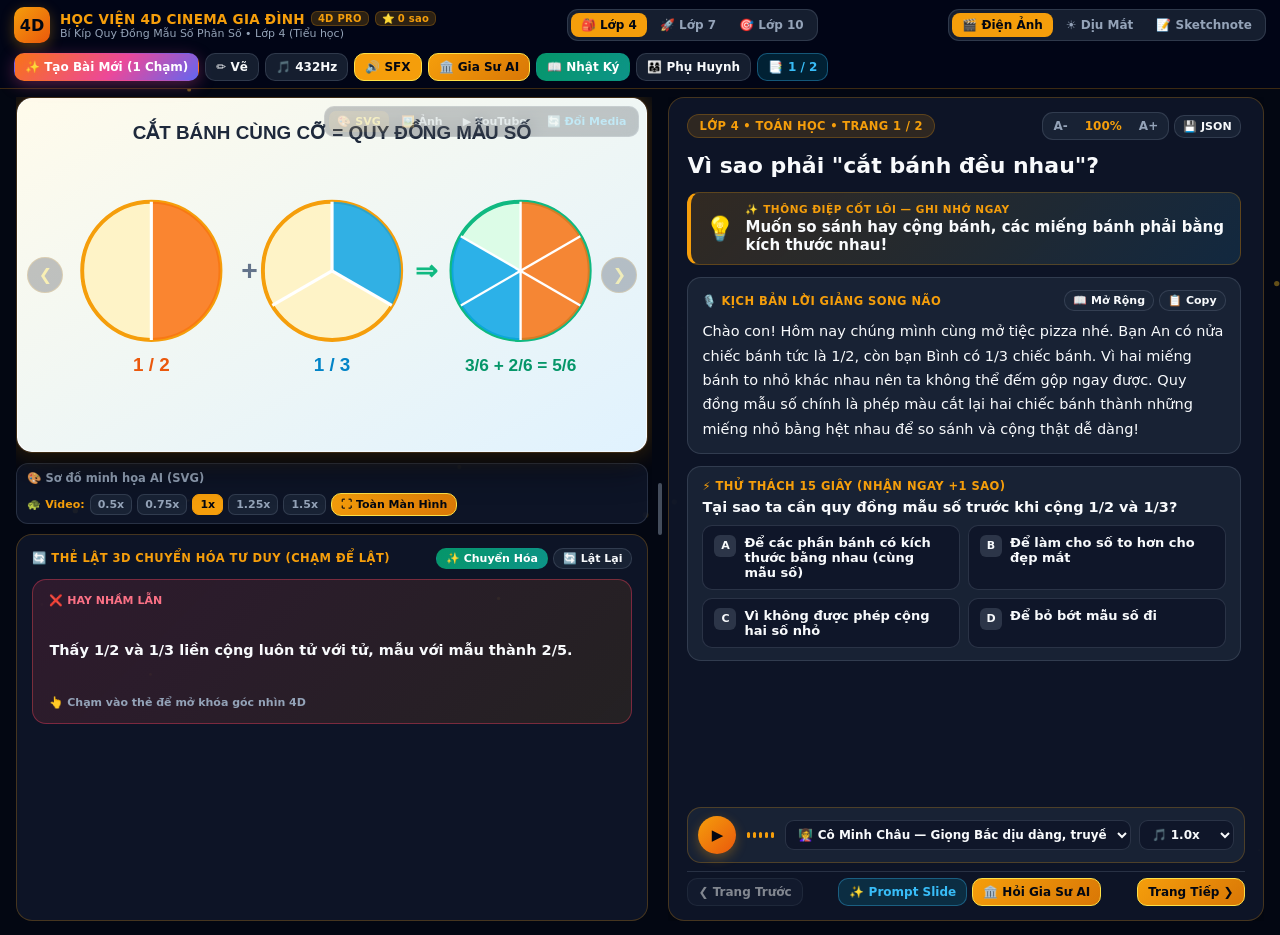
==== cinema4d.html @ cf6afda8 "Phat hanh ung dung Hoc Vien 4D Gia Dinh v1.0" ====
<!DOCTYPE html>
<html lang="vi">
<head>
  <meta charset="UTF-8" />
  <meta name="viewport" content="width=device-width, initial-scale=1.0" />
  <meta name="referrer" content="origin" />
  <title>Học Viện 4D Cinema Gia Đình • Phòng Chiếu Bài Giảng 4D Song Não</title>
  <link rel="stylesheet" href="./css/cinema4d.css" />
</head>
<body class="theme-cinema">
  <!-- Nền Hạt Ánh Sáng 4D & Pháo Hoa Chúc Mừng -->
  <canvas id="particleCanvas"></canvas>

  <!-- Bảng Vẽ Dạ Quang Phủ Toàn Màn Hình -->
  <canvas id="drawCanvas"></canvas>
  <div id="drawToolbar" class="draw-toolbar hidden">
    <button type="button" class="draw-tool-btn active" data-dtool="pen">✏️ Bút</button>
    <button type="button" class="draw-tool-btn" data-dtool="arrow">➡️ Mũi Tên</button>
    <button type="button" class="draw-tool-btn" data-dtool="circle">⭕ Khoanh Tròn</button>
    <button type="button" class="draw-tool-btn" data-dtool="rect">▭ Đóng Khung</button>
    <button type="button" class="draw-tool-btn" data-dtool="eraser">🧹 Tẩy</button>
    <button type="button" id="btnDrawNeon" class="draw-tool-btn active" title="Bật/tắt nét dạ quang">🌟 Dạ Quang</button>
    <button type="button" id="btnDrawStars" class="draw-tool-btn" title="Bật/tắt dải sao lấp lánh">✨ Sao</button>
    <button type="button" class="draw-color-dot active" data-dcolor="#f59e0b" style="background:#f59e0b" title="Vàng Kim"></button>
    <button type="button" class="draw-color-dot" data-dcolor="#ef4444" style="background:#ef4444" title="Đỏ"></button>
    <button type="button" class="draw-color-dot" data-dcolor="#10b981" style="background:#10b981" title="Xanh Ngọc"></button>
    <button type="button" class="draw-color-dot" data-dcolor="#38bdf8" style="background:#38bdf8" title="Xanh Dương"></button>
    <button type="button" class="draw-color-dot" data-dcolor="#ffffff" style="background:#ffffff" title="Trắng"></button>
    <button type="button" id="btnDrawUndo" class="draw-tool-btn" title="Hoàn tác nét vẽ (Ctrl+Z)">↩️</button>
    <button type="button" id="btnDrawClear" class="draw-tool-btn" title="Xóa hết nét vẽ">🗑️</button>
    <button type="button" id="btnDrawClose" class="draw-tool-btn" style="background:#e11d48;color:#fff;border-color:#fb7185">✕</button>
  </div>

  <!-- ==================== THANH ĐIỀU KHIỂN RẠP CHIẾU 4D ==================== -->
  <header class="cinema-header">
    <div class="brand-wrap">
      <a href="./index.html" class="brand-badge" title="Chuyển về bản Học Viện 4D Cổ Điển">4D</a>
      <div>
        <div class="brand-name">
          <span>HỌC VIỆN 4D CINEMA GIA ĐÌNH</span>
          <span class="v-tag">4D PRO</span>
          <span class="v-tag" id="headerStarsBadge">⭐ 0 sao</span>
        </div>
        <div class="brand-meta" id="headerLessonSub">Phòng chiếu tự học Song Não • Lớp 4 / 7 / 10</div>
      </div>
    </div>

    <!-- Chuyển hồ sơ học sinh -->
    <div class="pill-group" role="tablist" aria-label="Chọn hồ sơ con">
      <button type="button" class="seg-btn active" data-profile-grade="4">🎒 Lớp 4</button>
      <button type="button" class="seg-btn" data-profile-grade="7">🚀 Lớp 7</button>
      <button type="button" class="seg-btn" data-profile-grade="10">🎯 Lớp 10</button>
    </div>

    <!-- Chuyển phong cách giao diện (Điện ảnh / Sáng dịu mắt / Sketchnote) -->
    <div class="pill-group" aria-label="Phong cách hiển thị">
      <button type="button" class="seg-btn active" data-art-theme="cinema">🎬 Điện Ảnh</button>
      <button type="button" class="seg-btn" data-art-theme="light">☀️ Dịu Mắt</button>
      <button type="button" class="seg-btn" data-art-theme="sketch">📝 Sketchnote</button>
    </div>

    <!-- Công cụ tương tác 4D -->
    <div class="cmd-actions">
      <button type="button" id="btnOpenFactory" class="cbtn cbtn-hero">✨ Tạo Bài Mới (1 Chạm)</button>
      <button type="button" id="btnToggleDraw" class="cbtn" title="Vẽ & khoanh tròn trực tiếp lên bài giảng">✏️ Vẽ</button>
      <button type="button" id="btnToggle432" class="cbtn" title="Nhạc sóng hài 432Hz giúp tĩnh tâm tập trung">🎵 432Hz</button>
      <button type="button" id="btnToggleSfx" class="cbtn active" title="Bật/tắt âm thanh lật thẻ & chúc mừng">🔊 SFX</button>
      <button type="button" id="btnToggleTutor" class="cbtn cbtn-gold" title="Mở Gia Sư AI 4 Nhân Vật">🏛️ Gia Sư AI</button>
      <button type="button" id="btnOpenJournal" class="cbtn cbtn-emerald" title="Nhật ký học tập & rèn luyện 4D">📖 Nhật Ký</button>
      <button type="button" id="btnOpenParent" class="cbtn" title="Cài đặt API Phụ huynh">👨‍👩‍👧 Phụ Huynh</button>
      <button type="button" id="btnOpenDrawer" class="cbtn cbtn-cyan" title="Kho bài học & Danh mục trang">
        📑 <span id="slideCounterLabel">1 / 2</span>
      </button>
    </div>
  </header>

  <!-- ==================== SÂN KHẤU 4D CINEMA (99VW SPLIT-STAGE) ==================== -->
  <main class="cinema-viewport">
    <div class="stage-container" id="stageContainer">

      <!-- CỘT TRÁI: KHUNG CHIẾU 16:9 + DOCK ĐIỀU KHIỂN + THẺ LẬT 3D CHUYỂN HÓA -->
      <section class="left-col" id="leftCol">
        <div class="media-frame" id="cinemaMediaFrame">
          <div id="slideMediaHost" class="media-host"></div>

          <!-- Bộ chuyển nguồn Media nhanh ở góc trên phải -->
          <div class="media-top-overlay">
            <button type="button" id="srcSvgBtn" class="src-pill active" title="Sơ đồ AI (Ngoại tuyến)">🎨 SVG</button>
            <button type="button" id="srcImgBtn" class="src-pill" title="Ảnh minh họa">🖼️ Ảnh</button>
            <button type="button" id="srcYtBtn" class="src-pill" title="Video YouTube">▶️ YouTube</button>
            <button type="button" id="btnSwapMediaTop" class="src-pill" style="color:#38bdf8;" title="Chọn hoặc dán ảnh/video khác">🔄 Đổi Media</button>
          </div>

          <!-- Mũi tên chuyển trang nổi hai bên -->
          <button type="button" id="btnOverlayPrev" class="nav-overlay-btn nav-overlay-prev" title="Trang trước (←)">❮</button>
          <button type="button" id="btnOverlayNext" class="nav-overlay-btn nav-overlay-next" title="Trang tiếp (→)">❯</button>
        </div>

        <!-- Cinema Control Dock: Nguồn + Slow-Mo + Đổi Video + Toàn Màn Hình -->
        <div class="cinema-dock">
          <div class="dock-group">
            <span id="mediaSourceLabel" style="font-size:11.5px;font-weight:700;color:var(--text-muted);">🎨 Sơ đồ AI (SVG)</span>
          </div>
          <div class="dock-group">
            <span style="font-size:11px;font-weight:800;color:var(--gold);">🐢 Video:</span>
            <button type="button" class="speed-pill" data-vspeed="0.5">0.5x</button>
            <button type="button" class="speed-pill" data-vspeed="0.75">0.75x</button>
            <button type="button" class="speed-pill active" data-vspeed="1">1x</button>
            <button type="button" class="speed-pill" data-vspeed="1.25">1.25x</button>
            <button type="button" class="speed-pill" data-vspeed="1.5">1.5x</button>
            <button type="button" id="btnNextYtCandidate" class="cbtn hidden" style="padding:3px 8px;font-size:11px;">🔄 Video khác</button>
            <a id="btnExternalYt" class="cbtn hidden" style="padding:3px 8px;font-size:11px;" href="#" target="_blank" rel="noopener noreferrer">▶ YouTube</a>
            <button type="button" id="btnFullscreenMedia" class="cbtn cbtn-gold" style="padding:4px 9px;font-size:11px;" title="Xem toàn màn hình (Phím F)">⛶ Toàn Màn Hình</button>
          </div>
        </div>

        <!-- KHU VỰC DƯỚI KHUNG CHIẾU: THẺ LẬT 3D CHUYỂN HÓA (XÓA SẠCH KHOẢNG TRỐNG THỪA) -->
        <div class="left-lower-area" id="leftLowerArea">
          <div class="section-bar">
            <span class="section-bar-title">🔄 THẺ LẬT 3D CHUYỂN HÓA TƯ DUY (CHẠM ĐỂ LẬT)</span>
            <div class="dock-group">
              <button type="button" id="btnFlipToAfter" class="cbtn cbtn-emerald" style="padding:3px 9px;font-size:11px;">✨ Chuyển Hóa</button>
              <button type="button" id="btnFlipReset" class="cbtn" style="padding:3px 9px;font-size:11px;">🔄 Lật Lại</button>
            </div>
          </div>

          <div class="flip-scene" id="flipCardScene" tabindex="0" role="button" aria-label="Lật thẻ tư duy 3D">
            <div class="flip-card" id="flipCardInner">
              <div class="flip-face flip-front">
                <span class="flip-tag" id="flipFrontLabel">❌ Hay nhầm lẫn</span>
                <div class="flip-body" id="flipBeforeText"></div>
                <span class="flip-hint">👆 Chạm vào thẻ để mở khóa góc nhìn 4D</span>
              </div>
              <div class="flip-face flip-back">
                <span class="flip-tag" id="flipBackLabel">✨ À ha! Hóa ra là thế!</span>
                <div class="flip-body" id="flipAfterText"></div>
                <span class="flip-hint">🎉 Tuyệt vời! Chạm lần nữa để ôn lại</span>
              </div>
            </div>
          </div>
        </div>
      </section>

      <!-- THANH KÉO CHIA TỶ LỆ 2 CỘT -->
      <div class="stage-splitter" id="stageSplitter" title="Kéo trái/phải để điều chỉnh độ rộng khung chiếu">
        <div class="splitter-handle"></div>
      </div>

      <!-- CỘT PHẢI: NỘI DUNG SONG NÃO + TRẮC NGHIỆM + KỊCH BẢN + THANH GIỌNG ĐỌC CINEMA -->
      <section class="right-col" id="rightCol">
        <div class="right-panel">
          <div class="right-scroll">
            <!-- Thanh thông tin trang & Chỉnh cỡ chữ A- / A+ -->
            <div class="slide-meta-row">
              <span class="slide-tag" id="slideTagBadge">🎒 LỚP 4 • TOÁN HỌC • TRANG 1 / 2</span>
              <div class="dock-group">
                <div class="pill-group" title="Phóng to / Thu nhỏ cỡ chữ">
                  <button type="button" id="btnFontDown" class="seg-btn" style="padding:3px 7px;">A-</button>
                  <button type="button" id="btnFontReset" class="seg-btn" style="padding:3px 7px;color:var(--gold);">100%</button>
                  <button type="button" id="btnFontUp" class="seg-btn" style="padding:3px 7px;">A+</button>
                </div>
                <button type="button" id="btnDownloadJson" class="cbtn" style="padding:4px 8px;font-size:11px;" title="Tải bài giảng thành file JSON sao lưu">💾 JSON</button>
              </div>
            </div>

            <!-- Tiêu đề Slide -->
            <h1 class="slide-title" id="slideTitle">Đang tải bài giảng 4D...</h1>

            <!-- Thông Điệp Chạm Trái Tim -->
            <div class="heart-banner">
              <span style="font-size:24px;">💡</span>
              <div>
                <div class="heart-label">✨ Thông Điệp Cốt Lõi — Ghi Nhớ Ngay</div>
                <p class="heart-text" id="slideHeartMessage"></p>
              </div>
            </div>

            <!-- Kịch bản Lời Giảng Song Não -->
            <div class="script-box">
              <div class="section-bar">
                <span class="section-bar-title">🎙️ KỊCH BẢN LỜI GIẢNG SONG NÃO</span>
                <div class="dock-group">
                  <button type="button" id="btnToggleScriptExpand" class="cbtn" style="padding:3px 8px;font-size:11px;">📖 Mở Rộng</button>
                  <button type="button" id="btnCopyScript" class="cbtn" style="padding:3px 8px;font-size:11px;">📋 Copy</button>
                </div>
              </div>
              <p class="script-text" id="slideScript"></p>
            </div>

            <!-- Thử Thách 15 Giây (Quick Check Quiz + Pháo Hoa + SFX) -->
            <div class="quiz-box">
              <div class="section-bar">
                <span class="section-bar-title">⚡ THỬ THÁCH 15 GIÂY (NHẬN NGAY +1 SAO)</span>
              </div>
              <p class="quiz-q" id="quizQuestion"></p>
              <div class="quiz-grid" id="quizOptions"></div>
              <div class="quiz-feedback hidden" id="quizFeedback"></div>
            </div>
          </div>

          <!-- THANH GIỌNG GIẢNG CINEMA + SÓNG ÂM THANH + ĐIỀU HƯỚNG -->
          <div style="display:flex;flex-direction:column;gap:8px;">
            <div class="audio-bar">
              <button type="button" id="btnPlayPauseVoice" class="play-circle" title="Nghe giảng / Dừng (Phím Space)">▶</button>
              <div class="soundwave" id="soundwaveViz" aria-hidden="true">
                <span></span><span></span><span></span><span></span><span></span>
              </div>
              <select id="voicePersonaSelect" class="voice-select" aria-label="Chọn giọng giảng Việt Nam truyền cảm"></select>
              <select id="voiceRateSelect" class="voice-select" style="flex:0 0 auto;min-width:92px;" aria-label="Tốc độ giọng đọc">
                <option value="0.88">🐢 0.88x</option>
                <option value="1" selected>🎵 1.0x</option>
                <option value="1.12">⚡ 1.12x</option>
              </select>
            </div>
            <div id="voiceStatusLine" class="hidden" style="font-size:11.5px;font-weight:700;color:var(--gold);padding:0 4px;"></div>

            <div class="bottom-nav">
              <button type="button" id="btnPrevSlide" class="cbtn">❮ Trang Trước</button>
              <div class="dock-group">
                <button type="button" id="btnCopyFlowPrompt" class="cbtn cbtn-cyan" title="Sao chép câu lệnh Google Flow 16:9 của trang này">✨ Prompt Slide</button>
                <button type="button" id="btnAskTutorBottom" class="cbtn cbtn-gold">🏛️ Hỏi Gia Sư AI</button>
              </div>
              <button type="button" id="btnNextSlide" class="cbtn cbtn-gold">Trang Tiếp ❯</button>
            </div>
          </div>
        </div>
      </section>
    </div>
  </main>

  <!-- ==================== CỬA SỔ NỔI: GIA SƯ AI 4 NHÂN VẬT (KÉO THẢ ĐƯỢC) ==================== -->
  <div id="floatingTutorPanel" class="floating-tutor hidden" role="dialog" aria-label="Gia Sư AI 4 Nhân Vật">
    <div class="tutor-header" id="tutorDragHandle">
      <strong style="font-size:13px;color:var(--gold);">🏛️ GIA SƯ AI &amp; HỘI ĐỒNG HỌC TẬP 4D</strong>
      <button type="button" id="btnCloseTutor" class="cbtn" style="padding:2px 8px;">✕</button>
    </div>

    <div class="tutor-personas" id="tutorPersonasBar">
      <button type="button" class="seg-btn active" data-tutor="co_giao">👩‍🏫 Cô Giáo</button>
      <button type="button" class="seg-btn" data-tutor="khoa_hoc">🔬 Khoa Học</button>
      <button type="button" class="seg-btn" data-tutor="ke_chuyen">📖 Kể Chuyện</button>
      <button type="button" class="seg-btn" data-tutor="luyen_thi">🎯 Luyện Tập</button>
    </div>

    <div id="tutorChatHistory" class="tutor-chat"></div>

    <div class="tutor-chips" id="tutorQuickChips">
      <button type="button" class="tutor-chip" data-chip="Giải thích lại trang này thật dễ hiểu bằng ví dụ đời sống nhé!">💡 Giải thích dễ hiểu hơn</button>
      <button type="button" class="tutor-chip" data-chip="Cho con thêm 1 câu hỏi thử thách nhỏ để luyện tập trang này!">⚡ Thêm bài tập vui</button>
      <button type="button" class="tutor-chip" data-chip="Tóm tắt trang này thành 3 ý siêu ngắn để con nhớ lâu!">🧠 Tóm tắt 3 ý nhớ lâu</button>
    </div>

    <div class="tutor-input-bar">
      <input type="text" id="tutorInput" class="input-field" placeholder="Con muốn hỏi gì về bài học này..." />
      <button type="button" id="btnSendTutor" class="cbtn cbtn-gold">Gửi</button>
    </div>
  </div>

  <!-- ==================== NGĂN KÉO PHẢI: KHO BÀI HỌC & DANH MỤC TRANG ==================== -->
  <div id="drawerBackdrop" class="drawer-backdrop hidden"></div>
  <aside id="slidesDrawer" class="slides-drawer hidden" aria-label="Kho bài học và danh mục trang">
    <div class="drawer-header">
      <strong style="font-size:14px;color:var(--gold);">📑 KHO BÀI HỌC &amp; DANH MỤC TRANG</strong>
      <button type="button" id="btnCloseDrawer" class="cbtn" style="padding:4px 9px;">✕</button>
    </div>
    <div class="drawer-body">
      <div style="display:flex;gap:6px;">
        <button type="button" id="drawerTabSlides" class="cbtn cbtn-gold" style="flex:1;">🎞️ Các Trang Bài Này</button>
        <button type="button" id="drawerTabLibrary" class="cbtn" style="flex:1;">📚 Kho Bài Lớp <span id="drawerGradeNum">4</span></button>
      </div>
      <div id="drawerContentList" style="display:flex;flex-direction:column;gap:8px;"></div>
      <div style="margin-top:auto;padding-top:10px;border-top:1px solid var(--border-subtle);display:flex;flex-direction:column;gap:8px;">
        <button type="button" id="btnImportJson" class="cbtn">📂 Nạp File Bài Giảng (.json)</button>
        <input type="file" id="importJsonInput" accept=".json,application/json" class="hidden" />
        <a href="./index.html" class="cbtn">📘 Chuyển sang Bản Cổ Điển</a>
      </div>
    </div>
  </aside>

  <!-- ==================== MODAL 1: XƯỞNG TẠO BÀI GIẢNG 4D (1 CHẠM) ==================== -->
  <div id="factoryModal" class="modal-backdrop hidden" role="dialog" aria-modal="true">
    <div class="modal-dialog">
      <div class="modal-header">
        <h2 class="modal-title">✨ Xưởng Tạo Bài Giảng 4D Tự Động (1 Chạm)</h2>
        <button type="button" class="cbtn" data-close-modal="factoryModal">✕</button>
      </div>
      <div class="modal-body">
        <div id="factoryInputView" style="display:flex;flex-direction:column;gap:14px;">
          <div>
            <div style="font-size:13px;font-weight:800;margin-bottom:8px;">1️⃣ Chọn đối tượng học</div>
            <div class="grade-cards" id="factoryGradeCards">
              <button type="button" class="grade-card selected" data-factory-grade="4">
                <div style="font-size:20px;">🎒</div>
                <strong>Lớp 4 (Tiểu học)</strong>
                <div style="font-size:11.5px;color:var(--text-muted);">Vui tươi • Đề xuất 6 trang</div>
              </button>
              <button type="button" class="grade-card" data-factory-grade="7">
                <div style="font-size:20px;">🚀</div>
                <strong>Lớp 7 (THCS)</strong>
                <div style="font-size:11.5px;color:var(--text-muted);">Logic đời sống • 8 trang</div>
              </button>
              <button type="button" class="grade-card" data-factory-grade="10">
                <div style="font-size:20px;">🎯</div>
                <strong>Lớp 10 (THPT)</strong>
                <div style="font-size:11.5px;color:var(--text-muted);">Feynman hệ thống • 10 trang</div>
              </button>
            </div>
          </div>

          <div>
            <div style="font-size:13px;font-weight:800;margin-bottom:8px;">2️⃣ Nạp Ảnh sách / Bìa sách / PDF / Chủ đề</div>
            <div id="smartDropzone" class="smart-dropzone">
              <div style="font-size:28px;">📸📄✨</div>
              <div style="font-weight:800;font-size:14px;margin:4px 0;">Dán trực tiếp ảnh hoặc tệp (Ctrl + V) • Kéo thả vào đây</div>
              <div style="font-size:12px;color:var(--text-muted);margin-bottom:10px;">
                Ảnh (.jpg, .png, .webp — tự nén ≤ 1280px JPEG 0.8), tệp .pdf (&lt; 10MB), .txt / .md
              </div>
              <div class="dock-group" style="justify-content:center;">
                <button type="button" id="btnPickFiles" class="cbtn">📁 Chọn Ảnh / PDF / TXT</button>
                <button type="button" id="btnCaptureCamera" class="cbtn">📷 Chụp Trang Sách</button>
              </div>
              <input type="file" id="factoryFileInput" class="hidden" multiple accept="image/jpeg,image/png,image/webp,.pdf,.txt,.md" />
              <input type="file" id="factoryCameraInput" class="hidden" accept="image/*" capture="environment" />
              <div id="attachmentsGrid" class="attachments-grid hidden"></div>
            </div>

            <textarea id="factoryTopicInput" class="input-textarea" rows="3" style="margin-top:10px;"
              placeholder='Nhập tên chủ đề hoặc ghi chú riêng (VD: "Con hay nhầm quy đồng mẫu số, giải thích thật dễ hiểu")'></textarea>

            <div style="display:flex;align-items:center;justify-content:space-between;flex-wrap:wrap;gap:10px;margin-top:10px;">
              <div class="dock-group" id="slideCountPills">
                <span style="font-size:12.5px;font-weight:800;">📑 Số trang:</span>
                <button type="button" class="speed-pill" data-slide-count="4">4</button>
                <button type="button" class="speed-pill active" data-slide-count="6">6</button>
                <button type="button" class="speed-pill" data-slide-count="8">8</button>
                <button type="button" class="speed-pill" data-slide-count="10">10</button>
                <button type="button" class="speed-pill" data-slide-count="12">12</button>
              </div>
              <label style="display:inline-flex;align-items:center;gap:7px;font-size:12.5px;font-weight:700;cursor:pointer;">
                <input type="checkbox" id="factoryAutoMediaToggle" checked />
                <span>Tự động tìm ảnh &amp; video minh họa</span>
              </label>
            </div>
          </div>

          <div id="factoryErrorBox" class="alert-error hidden"></div>

          <div style="display:flex;align-items:center;justify-content:space-between;flex-wrap:wrap;gap:10px;">
            <span id="factoryApiStatusHint" style="font-size:12px;font-weight:700;"></span>
            <button type="button" id="btnStartGenerate" class="cbtn cbtn-hero cbtn-lg">🚀 Khởi Tạo Bài Giảng 4D</button>
          </div>
        </div>

        <div id="factoryProgressPanel" class="hidden" style="padding:14px;border:1px solid var(--border);border-radius:14px;background:var(--bg-soft);">
          <div class="progress-bar-outer"><div class="progress-bar-inner" id="factoryProgressBar"></div></div>
          <div class="steps-list">
            <div class="step-chip" data-step="1">1. Đọc dữ liệu</div>
            <div class="step-chip" data-step="2">2. AI biên soạn 4D</div>
            <div class="step-chip" data-step="3">3. Tìm Ảnh &amp; Video</div>
            <div class="step-chip" data-step="4">4. Hoàn tất!</div>
          </div>
          <div id="factoryProgressMsg" style="font-size:13.5px;font-weight:700;"></div>
        </div>

        <div id="factoryReviewView" class="hidden" style="display:flex;flex-direction:column;gap:12px;">
          <div style="display:flex;align-items:center;justify-content:space-between;flex-wrap:wrap;gap:8px;padding:12px;border-radius:12px;background:rgba(16,185,129,0.16);border:1px solid rgba(16,185,129,0.4);">
            <div>
              <strong id="reviewLessonTitle"></strong>
              <div id="reviewLessonMeta" style="font-size:12px;color:var(--text-muted);"></div>
            </div>
            <button type="button" id="btnBackToFactoryForm" class="cbtn">➕ Tạo bài khác</button>
          </div>
          <div id="reviewSlidesGrid" class="review-grid"></div>
          <div style="display:flex;justify-content:flex-end;gap:10px;flex-wrap:wrap;">
            <button type="button" id="btnDownloadDraftJson" class="cbtn">💾 Tải File JSON Sao Lưu</button>
            <button type="button" id="btnLaunchNewLesson" class="cbtn cbtn-emerald cbtn-lg">🎓 Bắt Đầu Học Ngay</button>
          </div>
        </div>
      </div>
    </div>
  </div>

  <!-- ==================== MODAL 2: CHẾ ĐỘ PHỤ HUYNH ==================== -->
  <div id="parentModal" class="modal-backdrop hidden" role="dialog" aria-modal="true">
    <div class="modal-dialog modal-narrow">
      <div class="modal-header">
        <h2 class="modal-title">👨‍👩‍👧 Chế Độ Phụ Huynh &amp; Cài Đặt API</h2>
        <button type="button" class="cbtn" data-close-modal="parentModal">✕</button>
      </div>
      <div class="modal-body">
        <form id="parentSettingsForm" style="display:flex;flex-direction:column;gap:12px;">
          <div>
            <label for="inputGeminiKey" style="display:block;font-size:13px;font-weight:800;margin-bottom:5px;">🔑 Gemini API Key (Dùng chung cho Tạo Bài, Giọng Đọc AI &amp; Gia Sư AI)</label>
            <div style="display:flex;gap:6px;">
              <input type="password" id="inputGeminiKey" class="input-field" placeholder="AIzaSy..." autocomplete="off" />
              <button type="button" class="cbtn" data-toggle-secret="inputGeminiKey">👁️</button>
            </div>
          </div>

          <div>
            <label for="selectGeminiModel" style="display:block;font-size:13px;font-weight:800;margin-bottom:5px;">🤖 Model Gemini sử dụng</label>
            <select id="selectGeminiModel" class="input-field">
              <option value="gemini-2.5-flash">gemini-2.5-flash (Mặc định — Nhanh, ổn định)</option>
              <option value="gemini-3.8-flash">gemini-3.8-flash (Thế hệ mới — Thông minh cao)</option>
              <option value="gemini-3.5-flash-lite">gemini-3.5-flash-lite (Siêu nhanh)</option>
              <option value="gemini-2.5-pro">gemini-2.5-pro (Chuyên sâu — tự chuyển Flash nếu bận)</option>
              <option value="gemini-2.5-flash-lite">gemini-2.5-flash-lite (Gọn nhẹ)</option>
            </select>
            <div style="display:flex;align-items:center;gap:8px;margin-top:6px;flex-wrap:wrap;">
              <button type="button" id="btnTestGeminiApi" class="cbtn">🧪 Kiểm tra kết nối API Key</button>
              <span id="apiTestResult" style="font-size:12px;font-weight:700;"></span>
            </div>
          </div>

          <div>
            <label for="inputYoutubeKey" style="display:block;font-size:13px;font-weight:800;margin-bottom:5px;">📺 YouTube Data API Key (Tùy chọn)</label>
            <div style="display:flex;gap:6px;">
              <input type="password" id="inputYoutubeKey" class="input-field" placeholder="Để trống nếu không cần tự tìm video YouTube" autocomplete="off" />
              <button type="button" class="cbtn" data-toggle-secret="inputYoutubeKey">👁️</button>
            </div>
          </div>

          <div>
            <label for="inputPixabayKey" style="display:block;font-size:13px;font-weight:800;margin-bottom:5px;">🖼️ Pixabay API Key (Tùy chọn — mặc định dùng Wikimedia miễn phí)</label>
            <div style="display:flex;gap:6px;">
              <input type="password" id="inputPixabayKey" class="input-field" placeholder="Không bắt buộc" autocomplete="off" />
              <button type="button" class="cbtn" data-toggle-secret="inputPixabayKey">👁️</button>
            </div>
          </div>

          <div style="display:flex;justify-content:flex-end;gap:8px;margin-top:4px;">
            <button type="button" class="cbtn" data-close-modal="parentModal">Hủy</button>
            <button type="submit" class="cbtn cbtn-gold">💾 Lưu Cài Đặt</button>
          </div>
        </form>
      </div>
    </div>
  </div>

  <!-- ==================== MODAL 3: NHẬT KÝ HỌC TẬP & RÈN LUYỆN 4D GIA ĐÌNH ==================== -->
  <div id="journalModal" class="modal-backdrop hidden" role="dialog" aria-modal="true">
    <div class="modal-dialog">
      <div class="modal-header">
        <h2 class="modal-title" id="journalModalTitle">📖 Nhật Ký Học Tập &amp; Rèn Luyện 4D — Lớp 4</h2>
        <button type="button" class="cbtn" data-close-modal="journalModal">✕</button>
      </div>
      <div class="modal-body">
        <div style="display:flex;align-items:center;justify-content:space-between;flex-wrap:wrap;gap:8px;">
          <input type="date" id="journalDate" class="input-field" style="max-width:210px;" />
          <span id="journalStreakBadge" class="slide-tag">🔥 0 ngày ghi chép</span>
        </div>

        <div class="journal-grid">
          <div>
            <label style="font-size:12.5px;font-weight:800;color:#38bdf8;">🧠 TRÍ — Điều con hiểu sâu nhất hôm nay:</label>
            <textarea id="journalTri" class="input-textarea" rows="2" placeholder="VD: Con hiểu vì sao phải quy đồng mẫu số khi cộng phân số..."></textarea>
          </div>
          <div>
            <label style="font-size:12.5px;font-weight:800;color:#34d399;">❤️ TÂM — Việc tử tế / Lòng biết ơn hôm nay:</label>
            <textarea id="journalTam" class="input-textarea" rows="2" placeholder="VD: Giúp mẹ dọn bàn ăn, cảm ơn cô giáo..."></textarea>
          </div>
          <div>
            <label style="font-size:12.5px;font-weight:800;color:#fb7185;">🏃 THÂN — Vận động &amp; Giấc ngủ khỏe mạnh:</label>
            <textarea id="journalThan" class="input-textarea" rows="2" placeholder="VD: Đạp xe 20 phút, ngủ đúng 21h30..."></textarea>
          </div>
          <div>
            <label style="font-size:12.5px;font-weight:800;color:#f59e0b;">🎯 MỤC TIÊU — 1 bước nhỏ ngày mai:</label>
            <textarea id="journalGoal" class="input-textarea" rows="2" placeholder="VD: Làm xong 3 bài luyện tập mà không nhìn đáp án..."></textarea>
          </div>
        </div>

        <div style="display:flex;justify-content:flex-end;">
          <button type="button" id="btnSaveJournal" class="cbtn cbtn-emerald">💾 Lưu Nhật Ký Hôm Nay</button>
        </div>

        <div style="border-top:1px solid var(--border-subtle);padding-top:10px;">
          <div style="font-size:12px;font-weight:800;color:var(--text-muted);margin-bottom:8px;">LỊCH SỬ TRƯỞNG THÀNH ĐÃ LƯU:</div>
          <div id="journalHistoryList" style="display:flex;flex-direction:column;gap:8px;max-height:180px;overflow-y:auto;"></div>
        </div>
      </div>
    </div>
  </div>

  <!-- ==================== MODAL 4: ĐỔI ẢNH / VIDEO MINH HỌA ==================== -->
  <div id="mediaPickerModal" class="modal-backdrop hidden" role="dialog" aria-modal="true">
    <div class="modal-dialog">
      <div class="modal-header">
        <h2 class="modal-title">🔍 Đổi Ảnh / Video Minh Họa</h2>
        <button type="button" class="cbtn" data-close-modal="mediaPickerModal">✕</button>
      </div>
      <div class="modal-body">
        <div style="display:flex;gap:8px;">
          <input type="url" id="customMediaUrlInput" class="input-field" placeholder="Dán link YouTube (youtube.com/watch?v=...) hoặc URL ảnh..." />
          <button type="button" id="btnApplyCustomMedia" class="cbtn cbtn-gold">Áp dụng</button>
        </div>
        <div style="display:flex;gap:8px;">
          <input type="text" id="liveImageSearchInput" class="input-field" placeholder="Tìm ảnh mới bằng từ khóa tiếng Anh (Pixabay / Wikimedia)..." />
          <button type="button" id="btnLiveImageSearch" class="cbtn">🔍 Tìm ảnh</button>
        </div>
        <div id="pickerVideosSection" class="hidden">
          <div style="font-size:13px;font-weight:800;margin-bottom:8px;">📺 Video YouTube gợi ý</div>
          <div id="pickerVideosGrid" class="media-picker-grid"></div>
        </div>
        <div>
          <div style="font-size:13px;font-weight:800;margin-bottom:8px;">🖼️ Ảnh minh họa &amp; Sơ đồ SVG ngoại tuyến</div>
          <div id="pickerImagesGrid" class="media-picker-grid"></div>
        </div>
        <div style="padding:10px;border-radius:10px;background:var(--bg-soft);border:1px solid var(--border-subtle);">
          <div style="display:flex;justify-content:space-between;align-items:center;margin-bottom:4px;">
            <span style="font-size:12px;font-weight:800;color:var(--gold);">🎬 Google Flow Prompt (16:9)</span>
            <button type="button" id="btnCopyVisualPrompt" class="cbtn" style="padding:3px 8px;font-size:11px;">📋 Copy</button>
          </div>
          <div id="pickerVisualPromptText" style="font-size:12px;color:var(--text-muted);"></div>
        </div>
      </div>
    </div>
  </div>

  <div id="toast" class="toast hidden" role="status" aria-live="polite"></div>

  <!-- Nạp các mô-đun sạch sẽ, dùng chung kho bài & API key với bản Cổ Điển -->
  <script defer src="./js/media_finder.js"></script>
  <script defer src="./js/voice_studio.js"></script>
  <script defer src="./js/ai_lesson_factory.js"></script>
  <script defer src="./js/sample_lessons.js"></script>
  <script defer src="./js/cinema4d_fx.js"></script>
  <script defer src="./js/cinema4d_app.js"></script>
</body>
</html>
---- css/cinema4d.css ----
/* ==========================================================================
   Học Viện 4D Cinema Gia Đình — Phiên Bản Rạp Chiếu 4D Song Não
   Cảm hứng từ chuẩn 4D Cinema V08 • Tối ưu cho học sinh Lớp 4, Lớp 7, Lớp 10
   Thuần CSS3, 0 CDN ngoài, chạy mượt trực tuyến & ngoại tuyến 100%.
   ========================================================================== */

:root {
  --gold: #f59e0b;
  --gold-light: #fde047;
  --gold-glow: rgba(245, 158, 11, 0.32);
  --bg: #030712;
  --bg-header: rgba(2, 6, 23, 0.94);
  --bg-panel: rgba(15, 23, 42, 0.9);
  --bg-soft: rgba(30, 41, 59, 0.72);
  --bg-card: rgba(15, 23, 42, 0.95);
  --border: rgba(245, 158, 11, 0.24);
  --border-subtle: rgba(148, 163, 184, 0.2);
  --text: #f8fafc;
  --text-muted: #94a3b8;
  --accent: #38bdf8;
  --success: #10b981;
  --danger: #f43f5e;
  --font-scale: 1;
  --font-sans: 'Segoe UI', system-ui, -apple-system, BlinkMacSystemFont, Roboto, sans-serif;
}

/* Chế độ 2: Sáng Dịu Mắt (học ban ngày bảo vệ mắt học sinh) */
body.theme-light {
  --gold: #ea580c;
  --gold-light: #f97316;
  --gold-glow: rgba(234, 88, 12, 0.16);
  --bg: #f1f5f9;
  --bg-header: rgba(255, 255, 255, 0.95);
  --bg-panel: rgba(255, 255, 255, 0.96);
  --bg-soft: #f8fafc;
  --bg-card: #ffffff;
  --border: rgba(234, 88, 12, 0.28);
  --border-subtle: #e2e8f0;
  --text: #0f172a;
  --text-muted: #475569;
  --accent: #0284c7;
}

/* Chế độ 3: Sketchnote Sổ Tay Sáng Tạo */
body.theme-sketch {
  --gold: #d97706;
  --gold-light: #f59e0b;
  --gold-glow: rgba(217, 119, 6, 0.16);
  --bg: #fefce8;
  --bg-header: rgba(254, 249, 195, 0.96);
  --bg-panel: rgba(255, 255, 255, 0.95);
  --bg-soft: #fffbeb;
  --bg-card: #ffffff;
  --border: rgba(217, 119, 6, 0.35);
  --border-subtle: #fde68a;
  --text: #1c1917;
  --text-muted: #57534e;
  --accent: #0d9488;
  background-image: radial-gradient(rgba(180, 83, 9, 0.14) 1px, transparent 1px);
  background-size: 20px 20px;
}

*, *::before, *::after {
  box-sizing: border-box;
}

html, body {
  margin: 0;
  padding: 0;
  font-family: var(--font-sans);
  background-color: var(--bg);
  color: var(--text);
  overflow-x: hidden;
  min-height: 100vh;
}

button, input, textarea, select {
  font-family: inherit;
}

.hidden {
  display: none !important;
}

/* ==================== BACKGROUND PARTICLES & WHITEBOARD ==================== */
#particleCanvas {
  position: fixed;
  inset: 0;
  width: 100vw;
  height: 100vh;
  pointer-events: none;
  z-index: 1;
}

#drawCanvas {
  position: fixed;
  inset: 0;
  width: 100vw;
  height: 100vh;
  pointer-events: none;
  z-index: 60;
}

#drawCanvas.active {
  pointer-events: auto;
  cursor: crosshair;
}

/* Floating Compact Whiteboard Pill */
.draw-toolbar {
  position: fixed;
  top: 66px;
  left: 50%;
  transform: translateX(-50%);
  z-index: 75;
  display: flex;
  align-items: center;
  flex-wrap: wrap;
  gap: 6px;
  background: rgba(15, 23, 42, 0.95);
  color: #f8fafc;
  border: 1.5px solid rgba(245, 158, 11, 0.5);
  border-radius: 999px;
  padding: 6px 12px;
  box-shadow: 0 14px 32px rgba(0, 0, 0, 0.45);
  backdrop-filter: blur(12px);
}

.draw-tool-btn {
  border: 1px solid rgba(148, 163, 184, 0.35);
  background: rgba(30, 41, 59, 0.9);
  color: #e2e8f0;
  border-radius: 999px;
  padding: 4px 10px;
  font-size: 12px;
  font-weight: 700;
  cursor: pointer;
}

.draw-tool-btn.active {
  background: #f59e0b;
  color: #030712;
  border-color: #fde047;
}

.draw-color-dot {
  width: 20px;
  height: 20px;
  border-radius: 50%;
  border: 2px solid rgba(255, 255, 255, 0.4);
  cursor: pointer;
  padding: 0;
}

.draw-color-dot.active {
  transform: scale(1.22);
  border-color: #fff;
  box-shadow: 0 0 8px rgba(255, 255, 255, 0.8);
}

/* ==================== TOP CINEMA COMMAND BAR ==================== */
.cinema-header {
  position: sticky;
  top: 0;
  z-index: 50;
  background: var(--bg-header);
  border-bottom: 1px solid var(--border);
  backdrop-filter: blur(14px);
  padding: 7px 14px;
  display: flex;
  align-items: center;
  justify-content: space-between;
  gap: 10px;
  flex-wrap: wrap;
}

.brand-wrap {
  display: flex;
  align-items: center;
  gap: 10px;
}

.brand-badge {
  width: 36px;
  height: 36px;
  border-radius: 10px;
  background: linear-gradient(135deg, #f59e0b, #ea580c);
  color: #030712;
  font-weight: 900;
  font-size: 16px;
  display: grid;
  place-items: center;
  box-shadow: 0 4px 14px var(--gold-glow);
  text-decoration: none;
}

.brand-name {
  font-size: 13.5px;
  font-weight: 900;
  color: var(--gold);
  letter-spacing: 0.02em;
  display: flex;
  align-items: center;
  gap: 6px;
}

.v-tag {
  font-size: 10px;
  font-weight: 800;
  background: rgba(245, 158, 11, 0.18);
  color: var(--gold);
  border: 1px solid var(--border);
  padding: 1px 6px;
  border-radius: 6px;
}

.brand-meta {
  font-size: 11px;
  color: var(--text-muted);
}

.pill-group {
  display: flex;
  align-items: center;
  gap: 3px;
  background: var(--bg-soft);
  border: 1px solid var(--border-subtle);
  padding: 3px;
  border-radius: 11px;
}

.seg-btn {
  border: none;
  background: transparent;
  color: var(--text-muted);
  padding: 5px 10px;
  border-radius: 8px;
  font-size: 12px;
  font-weight: 700;
  cursor: pointer;
  transition: all 0.18s ease;
}

.seg-btn:hover {
  color: var(--text);
}

.seg-btn.active {
  background: var(--gold);
  color: #030712;
  font-weight: 800;
}

body.theme-light .seg-btn.active,
body.theme-sketch .seg-btn.active {
  color: #ffffff;
}

.cmd-actions {
  display: flex;
  align-items: center;
  gap: 6px;
  flex-wrap: wrap;
}

.cbtn {
  display: inline-flex;
  align-items: center;
  justify-content: center;
  gap: 5px;
  border: 1px solid var(--border-subtle);
  background: var(--bg-soft);
  color: var(--text);
  border-radius: 10px;
  padding: 6px 10px;
  font-size: 12px;
  font-weight: 700;
  cursor: pointer;
  text-decoration: none;
  transition: all 0.16s ease;
}

.cbtn:hover {
  border-color: var(--gold);
  transform: translateY(-1px);
}

.cbtn:disabled {
  opacity: 0.5;
  cursor: not-allowed;
  transform: none;
}

.cbtn.active {
  background: var(--gold);
  color: #030712;
  border-color: var(--gold-light);
}

body.theme-light .cbtn.active,
body.theme-sketch .cbtn.active {
  color: #fff;
}

.cbtn-hero {
  background: linear-gradient(135deg, #f97316, #ec4899 55%, #6366f1);
  color: #fff;
  border-color: transparent;
  box-shadow: 0 4px 16px rgba(236, 72, 153, 0.35);
}

.cbtn-gold {
  background: linear-gradient(135deg, #f59e0b, #d97706);
  color: #030712;
  border-color: #fde047;
  font-weight: 800;
}

.cbtn-emerald {
  background: linear-gradient(135deg, #059669, #0d9488);
  color: #fff;
  border-color: transparent;
}

.cbtn-cyan {
  background: rgba(8, 145, 178, 0.2);
  color: var(--accent);
  border-color: rgba(56, 189, 248, 0.35);
}

.cbtn-lg {
  padding: 11px 18px;
  font-size: 14px;
  border-radius: 12px;
}

/* ==================== 99VW CINEMA STAGE & DRAGGABLE SPLITTER ==================== */
.cinema-viewport {
  position: relative;
  z-index: 10;
  width: 99vw;
  max-width: 1920px;
  margin: 0 auto;
  padding: 8px 10px 14px;
}

.stage-container {
  display: flex;
  width: 100%;
  height: calc(100vh - 76px);
  min-height: 610px;
}

.left-col {
  width: 51%;
  min-width: 360px;
  max-width: 72%;
  display: flex;
  flex-direction: column;
  gap: 10px;
  height: 100%;
  overflow-y: auto;
  padding-right: 4px;
  scrollbar-width: thin;
  scrollbar-color: var(--gold) transparent;
}

.stage-splitter {
  width: 12px;
  cursor: col-resize;
  display: flex;
  align-items: center;
  justify-content: center;
  margin: 0 2px;
  border-radius: 8px;
  transition: background 0.2s;
}

.stage-splitter:hover,
.stage-splitter.dragging {
  background: rgba(245, 158, 11, 0.2);
}

.splitter-handle {
  width: 4px;
  height: 52px;
  border-radius: 999px;
  background: rgba(148, 163, 184, 0.45);
  transition: all 0.2s;
}

.stage-splitter:hover .splitter-handle,
.stage-splitter.dragging .splitter-handle {
  height: 82px;
  background: var(--gold);
  box-shadow: 0 0 10px var(--gold);
}

.right-col {
  flex: 1;
  min-width: 360px;
  height: 100%;
  display: flex;
  flex-direction: column;
  overflow: hidden;
}

/* ==================== 16:9 GLOWING CINEMA MEDIA FRAME ==================== */
.media-frame {
  position: relative;
  width: 100%;
  aspect-ratio: 16 / 9;
  background: #020617;
  border: 1.5px solid var(--border);
  border-radius: 16px;
  overflow: hidden;
  box-shadow: 0 14px 34px rgba(0, 0, 0, 0.48), 0 0 24px var(--gold-glow);
  flex-shrink: 0;
}

.media-host {
  width: 100%;
  height: 100%;
  position: relative;
}

.media-host iframe,
.media-host img,
.media-host video {
  width: 100%;
  height: 100%;
  border: 0;
  display: block;
}

.media-host img {
  object-fit: cover;
  animation: kenBurns 20s ease-in-out infinite alternate;
}

@keyframes kenBurns {
  0% { transform: scale(1) translate(0, 0); }
  100% { transform: scale(1.045) translate(-0.8%, -0.8%); }
}

.media-svg-host {
  width: 100%;
  height: 100%;
  background: #ffffff;
  display: flex;
  align-items: center;
  justify-content: center;
}

.media-svg-host svg {
  width: 100%;
  height: 100%;
  display: block;
}

.media-top-overlay {
  position: absolute;
  top: 8px;
  right: 8px;
  z-index: 20;
  display: flex;
  align-items: center;
  gap: 4px;
  background: rgba(2, 6, 23, 0.84);
  border: 1px solid rgba(148, 163, 184, 0.35);
  backdrop-filter: blur(8px);
  padding: 4px;
  border-radius: 10px;
  opacity: 0.25;
  transition: opacity 0.22s ease;
}

.media-frame:hover .media-top-overlay,
.media-top-overlay:focus-within {
  opacity: 1;
}

.src-pill {
  border: none;
  background: transparent;
  color: #cbd5e1;
  font-size: 11px;
  font-weight: 700;
  padding: 4px 8px;
  border-radius: 7px;
  cursor: pointer;
}

.src-pill:hover {
  color: #fff;
  background: rgba(255, 255, 255, 0.1);
}

.src-pill.active {
  background: rgba(245, 158, 11, 0.25);
  color: #fde047;
}

.nav-overlay-btn {
  position: absolute;
  top: 50%;
  transform: translateY(-50%);
  z-index: 20;
  width: 36px;
  height: 36px;
  border-radius: 50%;
  border: 1px solid rgba(245, 158, 11, 0.45);
  background: rgba(2, 6, 23, 0.65);
  color: #fde047;
  font-size: 16px;
  cursor: pointer;
  opacity: 0.35;
  transition: opacity 0.2s, transform 0.2s;
}

.nav-overlay-btn:hover {
  opacity: 1;
  transform: translateY(-50%) scale(1.08);
}

.nav-overlay-prev { left: 10px; }
.nav-overlay-next { right: 10px; }

/* Cinema Control Dock under Media */
.cinema-dock {
  display: flex;
  align-items: center;
  justify-content: space-between;
  flex-wrap: wrap;
  gap: 8px;
  background: var(--bg-panel);
  border: 1px solid var(--border-subtle);
  border-radius: 12px;
  padding: 7px 10px;
}

.dock-group {
  display: flex;
  align-items: center;
  gap: 5px;
  flex-wrap: wrap;
}

.speed-pill {
  border: 1px solid var(--border-subtle);
  background: var(--bg-soft);
  color: var(--text-muted);
  font-size: 11px;
  font-weight: 700;
  padding: 3px 7px;
  border-radius: 7px;
  cursor: pointer;
}

.speed-pill.active {
  background: var(--gold);
  color: #030712;
  border-color: var(--gold);
}

body.theme-light .speed-pill.active,
body.theme-sketch .speed-pill.active {
  color: #fff;
}

/* Lower Left Area (3D Flip Cards or Quiz mount here to avoid dead space!) */
.left-lower-area {
  flex: 1;
  background: var(--bg-panel);
  border: 1px solid var(--border);
  border-radius: 16px;
  padding: 13px 15px;
  display: flex;
  flex-direction: column;
  gap: 10px;
}

/* ==================== RIGHT CONTENT PANEL ==================== */
.right-panel {
  background: var(--bg-panel);
  border: 1px solid var(--border);
  border-radius: 16px;
  padding: 14px 18px;
  height: 100%;
  display: flex;
  flex-direction: column;
  justify-content: space-between;
  gap: 10px;
  backdrop-filter: blur(16px);
  box-shadow: 0 14px 32px rgba(0, 0, 0, 0.25);
  overflow: hidden;
}

.right-scroll {
  flex: 1;
  overflow-y: auto;
  display: flex;
  flex-direction: column;
  gap: 12px;
  padding-right: 4px;
  scrollbar-width: thin;
  scrollbar-color: var(--gold) transparent;
}

.slide-meta-row {
  display: flex;
  align-items: center;
  justify-content: space-between;
  gap: 8px;
  flex-wrap: wrap;
}

.slide-tag {
  font-size: 11.5px;
  font-weight: 800;
  color: var(--gold);
  background: rgba(245, 158, 11, 0.14);
  border: 1px solid var(--border);
  padding: 4px 11px;
  border-radius: 999px;
  text-transform: uppercase;
  letter-spacing: 0.03em;
}

.slide-title {
  margin: 0;
  font-size: calc(22px * var(--font-scale));
  font-weight: 900;
  line-height: 1.28;
}

/* Heart Message Micro-Banner */
.heart-banner {
  background: linear-gradient(135deg, rgba(245, 158, 11, 0.16), rgba(56, 189, 248, 0.12));
  border: 1px solid var(--border);
  border-left: 4px solid var(--gold);
  border-radius: 12px;
  padding: 10px 14px;
  display: flex;
  align-items: center;
  gap: 10px;
}

.heart-label {
  font-size: 10.5px;
  font-weight: 800;
  text-transform: uppercase;
  color: var(--gold);
  letter-spacing: 0.05em;
}

.heart-text {
  margin: 2px 0 0;
  font-size: calc(15px * var(--font-scale));
  font-weight: 800;
}

/* 3D Transformation Flip Card */
.section-bar {
  display: flex;
  align-items: center;
  justify-content: space-between;
  gap: 8px;
  flex-wrap: wrap;
}

.section-bar-title {
  font-size: 11.5px;
  font-weight: 800;
  color: var(--gold);
  text-transform: uppercase;
  letter-spacing: 0.04em;
}

.flip-scene {
  perspective: 1200px;
  min-height: 145px;
  cursor: pointer;
}

.flip-card {
  position: relative;
  width: 100%;
  min-height: 145px;
  transition: transform 0.6s cubic-bezier(0.22, 1, 0.36, 1);
  transform-style: preserve-3d;
}

.flip-card.is-flipped {
  transform: rotateY(180deg);
}

.flip-face {
  position: absolute;
  inset: 0;
  backface-visibility: hidden;
  border-radius: 14px;
  padding: 14px 16px;
  display: flex;
  flex-direction: column;
  justify-content: space-between;
  border: 1.5px solid transparent;
}

.flip-front {
  background: linear-gradient(135deg, rgba(244, 63, 94, 0.14), rgba(245, 158, 11, 0.1));
  border-color: rgba(244, 63, 94, 0.4);
}

.flip-back {
  background: linear-gradient(135deg, rgba(16, 185, 129, 0.16), rgba(56, 189, 248, 0.12));
  border-color: rgba(16, 185, 129, 0.48);
  transform: rotateY(180deg);
}

.flip-tag {
  font-size: 11px;
  font-weight: 800;
  text-transform: uppercase;
}

.flip-front .flip-tag { color: #fb7185; }
.flip-back .flip-tag { color: #34d399; }

body.theme-light .flip-front .flip-tag,
body.theme-sketch .flip-front .flip-tag { color: #be123c; }
body.theme-light .flip-back .flip-tag,
body.theme-sketch .flip-back .flip-tag { color: #047857; }

.flip-body {
  font-size: calc(14.5px * var(--font-scale));
  font-weight: 700;
  line-height: 1.48;
  margin: 6px 0;
}

.flip-hint {
  font-size: 11px;
  color: var(--text-muted);
  font-weight: 600;
}

/* Storytelling Script Box */
.script-box {
  background: var(--bg-soft);
  border: 1px solid var(--border-subtle);
  border-radius: 14px;
  padding: 12px 14px;
}

.script-text {
  margin: 8px 0 0;
  font-size: calc(14.5px * var(--font-scale));
  line-height: 1.68;
  color: var(--text);
}

.script-text.collapsed {
  display: -webkit-box;
  -webkit-line-clamp: 4;
  -webkit-box-orient: vertical;
  overflow: hidden;
}

/* Quick Check Quiz */
.quiz-box {
  background: var(--bg-soft);
  border: 1px solid var(--border-subtle);
  border-radius: 14px;
  padding: 12px 14px;
}

.quiz-q {
  margin: 6px 0 10px;
  font-size: calc(14.5px * var(--font-scale));
  font-weight: 800;
}

.quiz-grid {
  display: grid;
  grid-template-columns: 1fr 1fr;
  gap: 8px;
}

.quiz-opt {
  text-align: left;
  border: 1.5px solid var(--border-subtle);
  background: var(--bg-card);
  color: var(--text);
  border-radius: 10px;
  padding: 9px 11px;
  font-size: calc(13px * var(--font-scale));
  font-weight: 600;
  cursor: pointer;
  display: flex;
  align-items: flex-start;
  gap: 8px;
  transition: all 0.16s;
}

.quiz-opt:hover:not(:disabled) {
  border-color: var(--gold);
  background: rgba(245, 158, 11, 0.12);
}

.quiz-opt.correct {
  border-color: #10b981;
  background: rgba(16, 185, 129, 0.18);
}

.quiz-opt.wrong {
  border-color: #f43f5e;
  background: rgba(244, 63, 94, 0.18);
}

.quiz-letter {
  width: 22px;
  height: 22px;
  border-radius: 6px;
  background: rgba(148, 163, 184, 0.22);
  font-size: 11px;
  font-weight: 800;
  display: grid;
  place-items: center;
  flex-shrink: 0;
}

.quiz-feedback {
  margin-top: 9px;
  padding: 9px 12px;
  border-radius: 10px;
  font-size: 13px;
  font-weight: 700;
}

.quiz-feedback.ok {
  background: rgba(16, 185, 129, 0.18);
  border: 1px solid rgba(16, 185, 129, 0.45);
  color: #34d399;
}

body.theme-light .quiz-feedback.ok,
body.theme-sketch .quiz-feedback.ok { color: #065f46; }

.quiz-feedback.err {
  background: rgba(244, 63, 94, 0.18);
  border: 1px solid rgba(244, 63, 94, 0.45);
  color: #fb7185;
}

body.theme-light .quiz-feedback.err,
body.theme-sketch .quiz-feedback.err { color: #991b1b; }

/* ==================== BOTTOM CINEMA AUDIO BAR & SOUNDWAVE ==================== */
.audio-bar {
  display: flex;
  align-items: center;
  gap: 8px;
  flex-wrap: wrap;
  background: var(--bg-soft);
  border: 1px solid var(--border);
  border-radius: 14px;
  padding: 8px 10px;
}

.play-circle {
  width: 38px;
  height: 38px;
  border-radius: 50%;
  border: none;
  background: linear-gradient(135deg, #f59e0b, #ea580c);
  color: #030712;
  font-size: 15px;
  font-weight: 900;
  cursor: pointer;
  display: grid;
  place-items: center;
  flex-shrink: 0;
  box-shadow: 0 4px 12px var(--gold-glow);
}

.soundwave {
  display: flex;
  align-items: center;
  gap: 3px;
  height: 22px;
  padding: 0 3px;
}

.soundwave span {
  width: 3px;
  height: 6px;
  border-radius: 99px;
  background: var(--gold);
  transition: height 0.2s;
}

.soundwave.playing span {
  animation: wavePulse 0.75s ease-in-out infinite alternate;
}

.soundwave.playing span:nth-child(2) { animation-delay: 0.12s; }
.soundwave.playing span:nth-child(3) { animation-delay: 0.24s; }
.soundwave.playing span:nth-child(4) { animation-delay: 0.36s; }
.soundwave.playing span:nth-child(5) { animation-delay: 0.48s; }

@keyframes wavePulse {
  from { height: 5px; opacity: 0.5; }
  to { height: 22px; opacity: 1; }
}

.voice-select {
  flex: 1;
  min-width: 170px;
  background: var(--bg-card);
  color: var(--text);
  border: 1px solid var(--border-subtle);
  border-radius: 9px;
  padding: 6px 8px;
  font-size: 12px;
  font-weight: 700;
}

.bottom-nav {
  display: flex;
  align-items: center;
  justify-content: space-between;
  gap: 8px;
  flex-wrap: wrap;
  padding-top: 6px;
  border-top: 1px solid var(--border-subtle);
}

/* ==================== FLOATING DRAGGABLE AI TUTOR PIP ==================== */
.floating-tutor {
  position: fixed;
  right: 22px;
  bottom: 22px;
  width: 410px;
  max-width: 94vw;
  height: 510px;
  max-height: 82vh;
  z-index: 80;
  background: var(--bg-card);
  border: 1.5px solid var(--gold);
  border-radius: 18px;
  box-shadow: 0 24px 60px rgba(0, 0, 0, 0.55);
  display: flex;
  flex-direction: column;
  overflow: hidden;
}

.tutor-header {
  padding: 10px 14px;
  background: linear-gradient(90deg, rgba(245, 158, 11, 0.22), rgba(56, 189, 248, 0.14));
  border-bottom: 1px solid var(--border);
  display: flex;
  align-items: center;
  justify-content: space-between;
  cursor: move;
  user-select: none;
}

.tutor-personas {
  display: flex;
  gap: 5px;
  padding: 8px 10px;
  overflow-x: auto;
  border-bottom: 1px solid var(--border-subtle);
  background: var(--bg-soft);
}

.tutor-chat {
  flex: 1;
  overflow-y: auto;
  padding: 12px;
  display: flex;
  flex-direction: column;
  gap: 10px;
}

.chat-bubble {
  padding: 9px 12px;
  border-radius: 12px;
  font-size: 13px;
  line-height: 1.55;
  max-width: 92%;
  white-space: pre-wrap;
}

.chat-bubble.user {
  align-self: flex-end;
  background: var(--gold);
  color: #030712;
  font-weight: 700;
}

body.theme-light .chat-bubble.user,
body.theme-sketch .chat-bubble.user { color: #fff; }

.chat-bubble.ai {
  align-self: flex-start;
  background: var(--bg-soft);
  border: 1px solid var(--border-subtle);
  color: var(--text);
}

.tutor-chips {
  display: flex;
  gap: 6px;
  padding: 6px 10px;
  overflow-x: auto;
  border-top: 1px solid var(--border-subtle);
}

.tutor-chip {
  white-space: nowrap;
  border: 1px solid var(--border);
  background: rgba(245, 158, 11, 0.12);
  color: var(--gold);
  border-radius: 999px;
  padding: 4px 10px;
  font-size: 11.5px;
  font-weight: 700;
  cursor: pointer;
}

.tutor-input-bar {
  display: flex;
  gap: 6px;
  padding: 10px;
  border-top: 1px solid var(--border-subtle);
}

/* ==================== RIGHT DRAWER (SLIDES & LESSONS) ==================== */
.drawer-backdrop {
  position: fixed;
  inset: 0;
  z-index: 85;
  background: rgba(2, 6, 23, 0.6);
  backdrop-filter: blur(4px);
}

.slides-drawer {
  position: fixed;
  top: 0;
  right: 0;
  bottom: 0;
  width: 350px;
  max-width: 92vw;
  z-index: 90;
  background: var(--bg-card);
  border-left: 1.5px solid var(--border);
  box-shadow: -16px 0 44px rgba(0, 0, 0, 0.45);
  display: flex;
  flex-direction: column;
}

.drawer-header {
  padding: 14px 16px;
  border-bottom: 1px solid var(--border-subtle);
  display: flex;
  align-items: center;
  justify-content: space-between;
}

.drawer-body {
  flex: 1;
  overflow-y: auto;
  padding: 12px;
  display: flex;
  flex-direction: column;
  gap: 10px;
}

.drawer-card {
  border: 1.5px solid var(--border-subtle);
  background: var(--bg-soft);
  border-radius: 12px;
  padding: 10px 12px;
  cursor: pointer;
  transition: all 0.16s;
  position: relative;
}

.drawer-card:hover,
.drawer-card.active {
  border-color: var(--gold);
  background: rgba(245, 158, 11, 0.12);
}

/* ==================== MODALS (SHARED STYLE FOR FACTORY / PARENT / JOURNAL / MEDIA) ==================== */
.modal-backdrop {
  position: fixed;
  inset: 0;
  z-index: 100;
  background: rgba(2, 6, 23, 0.74);
  backdrop-filter: blur(6px);
  display: flex;
  align-items: center;
  justify-content: center;
  padding: 14px;
}

.modal-dialog {
  width: 100%;
  max-width: 820px;
  max-height: 92vh;
  background: var(--bg-card);
  color: var(--text);
  border: 1.5px solid var(--border);
  border-radius: 22px;
  box-shadow: 0 28px 70px rgba(0, 0, 0, 0.55);
  display: flex;
  flex-direction: column;
  overflow: hidden;
}

.modal-narrow { max-width: 620px; }

.modal-header {
  padding: 16px 20px;
  border-bottom: 1px solid var(--border-subtle);
  display: flex;
  align-items: center;
  justify-content: space-between;
  gap: 10px;
}

.modal-title {
  margin: 0;
  font-size: 17px;
  font-weight: 800;
  color: var(--gold);
}

.modal-body {
  padding: 18px 20px;
  overflow-y: auto;
  display: flex;
  flex-direction: column;
  gap: 15px;
}

.input-field,
.input-textarea {
  width: 100%;
  background: var(--bg-soft);
  color: var(--text);
  border: 1.5px solid var(--border-subtle);
  border-radius: 11px;
  padding: 10px 12px;
  font-size: 13.5px;
}

.input-field:focus,
.input-textarea:focus {
  outline: none;
  border-color: var(--gold);
}

.grade-cards {
  display: grid;
  grid-template-columns: repeat(3, 1fr);
  gap: 10px;
}

.grade-card {
  border: 2px solid var(--border-subtle);
  background: var(--bg-soft);
  color: var(--text);
  border-radius: 14px;
  padding: 12px;
  text-align: left;
  cursor: pointer;
}

.grade-card.selected {
  border-color: var(--gold);
  background: rgba(245, 158, 11, 0.16);
}

.smart-dropzone {
  border: 2px dashed rgba(245, 158, 11, 0.45);
  border-radius: 16px;
  background: var(--bg-soft);
  padding: 16px;
  text-align: center;
  transition: all 0.2s;
}

.smart-dropzone.drag-over {
  border-color: var(--gold);
  background: rgba(245, 158, 11, 0.16);
}

.attachments-grid {
  display: grid;
  grid-template-columns: repeat(auto-fill, minmax(140px, 1fr));
  gap: 8px;
  margin-top: 10px;
}

.att-card {
  position: relative;
  border: 1px solid var(--border-subtle);
  border-radius: 10px;
  overflow: hidden;
  background: var(--bg-card);
  text-align: left;
}

.att-card img {
  width: 100%;
  height: 82px;
  object-fit: cover;
  display: block;
}

.att-doc {
  height: 82px;
  display: grid;
  place-items: center;
  font-size: 24px;
  font-weight: 800;
  background: rgba(99, 102, 241, 0.16);
  color: #818cf8;
}

.att-remove {
  position: absolute;
  top: 4px;
  right: 4px;
  width: 22px;
  height: 22px;
  border-radius: 50%;
  border: none;
  background: rgba(0, 0, 0, 0.72);
  color: #fff;
  cursor: pointer;
}

.alert-error {
  background: rgba(244, 63, 94, 0.16);
  border: 1px solid rgba(244, 63, 94, 0.48);
  color: #fda4af;
  padding: 11px 13px;
  border-radius: 11px;
  font-size: 13px;
  font-weight: 700;
}

body.theme-light .alert-error,
body.theme-sketch .alert-error { color: #991b1b; }

.progress-bar-outer {
  height: 10px;
  background: rgba(148, 163, 184, 0.25);
  border-radius: 999px;
  overflow: hidden;
  margin-bottom: 12px;
}

.progress-bar-inner {
  height: 100%;
  width: 0%;
  background: linear-gradient(90deg, #f59e0b, #ec4899, #38bdf8);
  transition: width 0.3s ease;
}

.steps-list {
  display: grid;
  grid-template-columns: repeat(4, 1fr);
  gap: 8px;
  margin-bottom: 10px;
}

.step-chip {
  padding: 7px 9px;
  border-radius: 9px;
  font-size: 11.5px;
  font-weight: 700;
  border: 1px solid var(--border-subtle);
  color: var(--text-muted);
}

.step-chip.active {
  border-color: var(--gold);
  color: var(--gold);
  background: rgba(245, 158, 11, 0.14);
}

.step-chip.done {
  border-color: #10b981;
  color: #34d399;
  background: rgba(16, 185, 129, 0.14);
}

.review-grid,
.media-picker-grid {
  display: grid;
  grid-template-columns: repeat(auto-fill, minmax(190px, 1fr));
  gap: 10px;
}

.media-choice {
  border: 1.5px solid var(--border-subtle);
  background: var(--bg-soft);
  color: var(--text);
  border-radius: 12px;
  overflow: hidden;
  padding: 0;
  text-align: left;
  cursor: pointer;
}

.media-choice:hover {
  border-color: var(--gold);
}

.media-choice img,
.media-choice .choice-svg {
  width: 100%;
  aspect-ratio: 16 / 9;
  object-fit: cover;
  display: block;
}

.media-choice .choice-svg svg {
  width: 100%;
  height: 100%;
  display: block;
}

.yt-poster-card {
  position: relative;
  width: 100%;
  height: 100%;
  background: #020617;
}

.yt-poster-img {
  width: 100%;
  height: 100%;
  object-fit: cover;
  opacity: 0.55;
}

.yt-poster-overlay {
  position: absolute;
  inset: 0;
  display: flex;
  flex-direction: column;
  align-items: center;
  justify-content: center;
  text-align: center;
  padding: 18px;
  gap: 8px;
  color: #fff;
  background: rgba(2, 6, 23, 0.55);
}

.yt-play-btn {
  width: 68px;
  height: 48px;
  border-radius: 14px;
  background: #ef4444;
  color: #fff;
  font-size: 24px;
  display: grid;
  place-items: center;
  text-decoration: none;
}

.journal-grid {
  display: grid;
  grid-template-columns: 1fr 1fr;
  gap: 10px;
}

.toast {
  position: fixed;
  bottom: 20px;
  left: 50%;
  transform: translateX(-50%);
  z-index: 200;
  background: #0f172a;
  color: #fde047;
  border: 1px solid rgba(245, 158, 11, 0.55);
  padding: 10px 18px;
  border-radius: 999px;
  font-size: 13px;
  font-weight: 800;
  box-shadow: 0 12px 32px rgba(0, 0, 0, 0.5);
}

/* ==================== RESPONSIVE ==================== */
@media (max-width: 1020px) {
  .stage-container {
    flex-direction: column;
    height: auto;
  }
  .left-col {
    width: 100% !important;
    max-width: 100%;
    min-width: 0;
    height: auto;
  }
  .stage-splitter { display: none; }
  .right-col {
    min-width: 0;
    height: auto;
  }
  .quiz-grid,
  .grade-cards,
  .steps-list,
  .journal-grid {
    grid-template-columns: 1fr;
  }
}
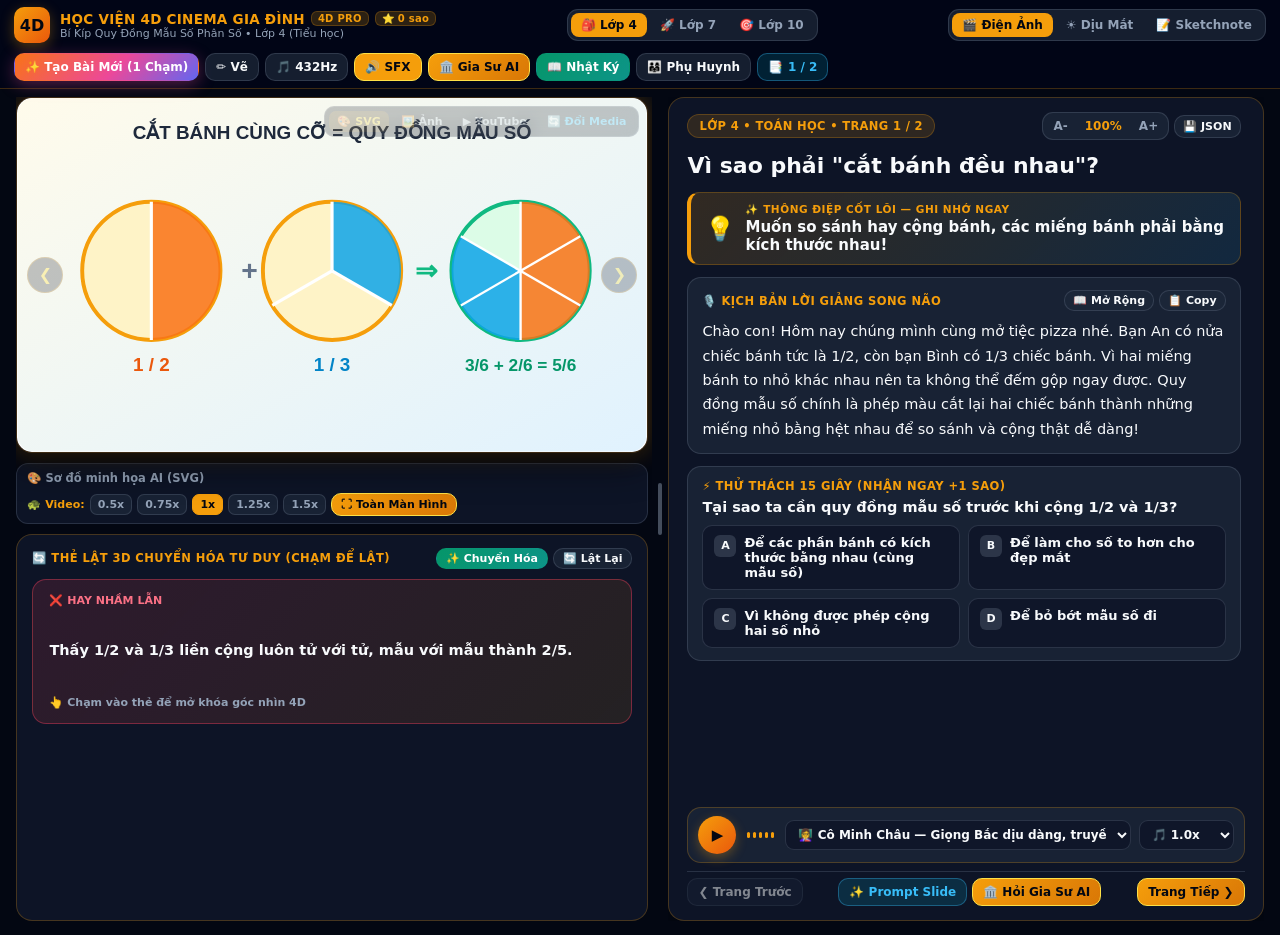
==== commit f59467fe: "Cap nhat ban moi nhat Hoc Vien 4D Cinema (trang chu mac dinh) & trinh phat YouTube truc tiep v2.0" ====
--- a/cinema4d.html
+++ b/cinema4d.html
@@ -34,7 +34,7 @@
   <!-- ==================== THANH ĐIỀU KHIỂN RẠP CHIẾU 4D ==================== -->
   <header class="cinema-header">
     <div class="brand-wrap">
-      <a href="./index.html" class="brand-badge" title="Chuyển về bản Học Viện 4D Cổ Điển">4D</a>
+      <a href="./classic.html" class="brand-badge" title="Chuyển về bản Học Viện 4D Cổ Điển">4D</a>
       <div>
         <div class="brand-name">
           <span>HỌC VIỆN 4D CINEMA GIA ĐÌNH</span>
@@ -272,7 +272,7 @@
       <div style="margin-top:auto;padding-top:10px;border-top:1px solid var(--border-subtle);display:flex;flex-direction:column;gap:8px;">
         <button type="button" id="btnImportJson" class="cbtn">📂 Nạp File Bài Giảng (.json)</button>
         <input type="file" id="importJsonInput" accept=".json,application/json" class="hidden" />
-        <a href="./index.html" class="cbtn">📘 Chuyển sang Bản Cổ Điển</a>
+        <a href="./classic.html" class="cbtn">📘 Chuyển sang Bản Cổ Điển</a>
       </div>
     </div>
   </aside>
@@ -490,11 +490,15 @@
       </div>
       <div class="modal-body">
         <div style="display:flex;gap:8px;">
-          <input type="url" id="customMediaUrlInput" class="input-field" placeholder="Dán link YouTube (youtube.com/watch?v=...) hoặc URL ảnh..." />
-          <button type="button" id="btnApplyCustomMedia" class="cbtn cbtn-gold">Áp dụng</button>
+          <input type="url" id="customMediaUrlInput" class="input-field" placeholder="Dán link YouTube (youtube.com/watch?v=...) hoặc URL ảnh để phát ngay trên màn hình..." />
+          <button type="button" id="btnApplyCustomMedia" class="cbtn cbtn-gold">▶ Phát Ngay</button>
         </div>
         <div style="display:flex;gap:8px;">
-          <input type="text" id="liveImageSearchInput" class="input-field" placeholder="Tìm ảnh mới bằng từ khóa tiếng Anh (Pixabay / Wikimedia)..." />
+          <input type="text" id="liveYoutubeSearchInput" class="input-field" placeholder="Tìm video giáo dục YouTube tiếng Việt (cần YouTube API Key trong Phụ Huynh)..." />
+          <button type="button" id="btnLiveYoutubeSearch" class="cbtn cbtn-cyan">📺 Tìm YouTube</button>
+        </div>
+        <div style="display:flex;gap:8px;">
+          <input type="text" id="liveImageSearchInput" class="input-field" placeholder="Tìm ảnh minh họa miễn phí bằng từ khóa tiếng Anh (Pixabay / Wikimedia)..." />
           <button type="button" id="btnLiveImageSearch" class="cbtn">🔍 Tìm ảnh</button>
         </div>
         <div id="pickerVideosSection" class="hidden">
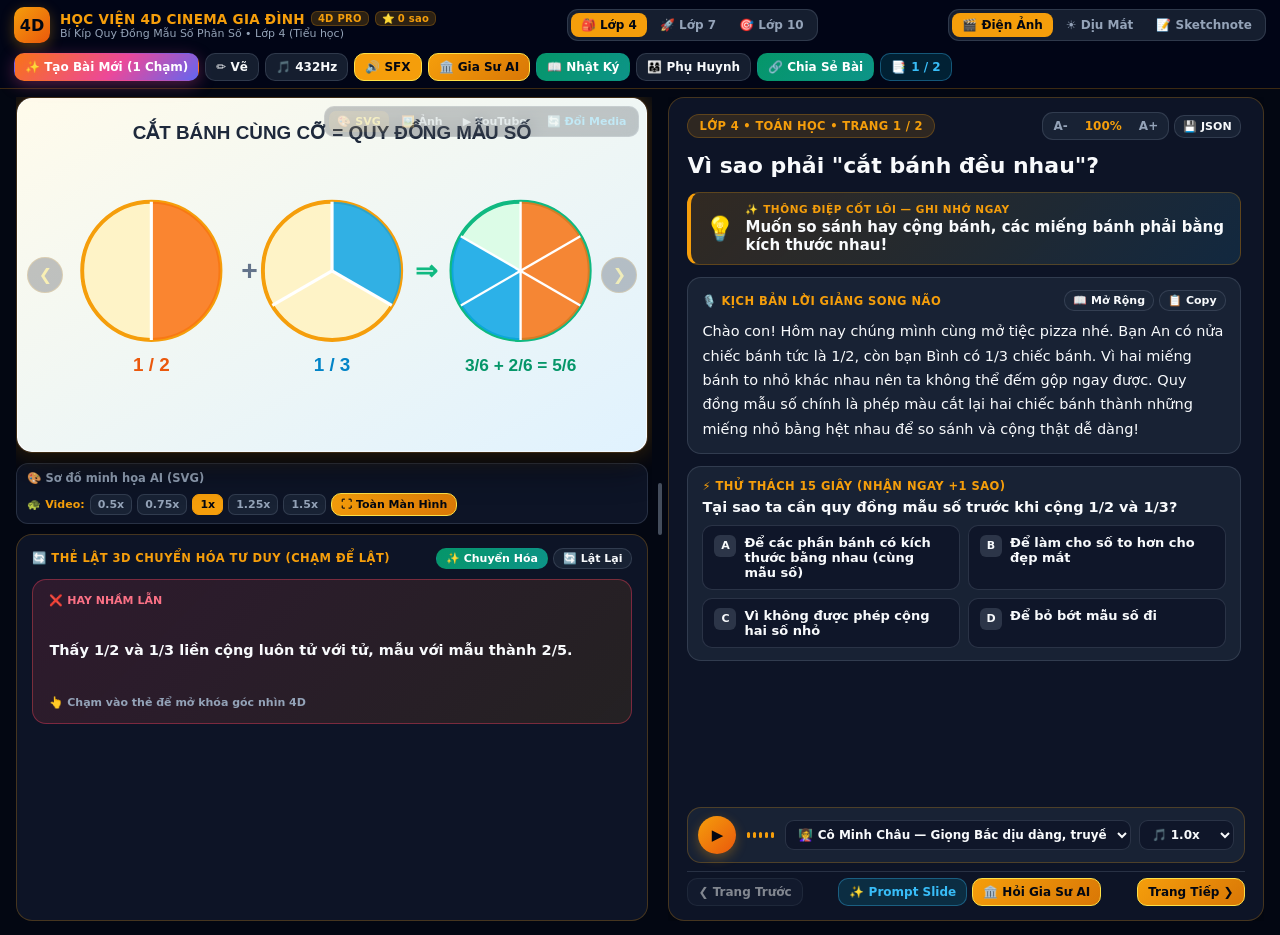
==== commit cff58da2: "Fix Gemini 404 model (default gemini-3.5-flash-lite) & add Share Lesson link (cinema4d.html)" ====
--- a/cinema4d.html
+++ b/cinema4d.html
@@ -68,6 +68,7 @@
       <button type="button" id="btnToggleTutor" class="cbtn cbtn-gold" title="Mở Gia Sư AI 4 Nhân Vật">🏛️ Gia Sư AI</button>
       <button type="button" id="btnOpenJournal" class="cbtn cbtn-emerald" title="Nhật ký học tập & rèn luyện 4D">📖 Nhật Ký</button>
       <button type="button" id="btnOpenParent" class="cbtn" title="Cài đặt API Phụ huynh">👨‍👩‍👧 Phụ Huynh</button>
+      <button type="button" id="btnShareLesson" class="cbtn cbtn-emerald" title="Tạo đường link chia sẻ bài giảng này sang điện thoại / máy khác">🔗 Chia Sẻ Bài</button>
       <button type="button" id="btnOpenDrawer" class="cbtn cbtn-cyan" title="Kho bài học & Danh mục trang">
         📑 <span id="slideCounterLabel">1 / 2</span>
       </button>
@@ -400,11 +401,10 @@
           <div>
             <label for="selectGeminiModel" style="display:block;font-size:13px;font-weight:800;margin-bottom:5px;">🤖 Model Gemini sử dụng</label>
             <select id="selectGeminiModel" class="input-field">
-              <option value="gemini-2.5-flash">gemini-2.5-flash (Mặc định — Nhanh, ổn định)</option>
+              <option value="gemini-3.5-flash-lite" selected>gemini-3.5-flash-lite (Mặc định — Siêu nhanh, ổn định nhất)</option>
               <option value="gemini-3.8-flash">gemini-3.8-flash (Thế hệ mới — Thông minh cao)</option>
-              <option value="gemini-3.5-flash-lite">gemini-3.5-flash-lite (Siêu nhanh)</option>
-              <option value="gemini-2.5-pro">gemini-2.5-pro (Chuyên sâu — tự chuyển Flash nếu bận)</option>
-              <option value="gemini-2.5-flash-lite">gemini-2.5-flash-lite (Gọn nhẹ)</option>
+              <option value="gemini-2.5-flash">gemini-2.5-flash (Chỉ dành cho tài khoản cũ)</option>
+              <option value="gemini-2.5-pro">gemini-2.5-pro (Chuyên sâu — tài khoản cũ)</option>
             </select>
             <div style="display:flex;align-items:center;gap:8px;margin-top:6px;flex-wrap:wrap;">
               <button type="button" id="btnTestGeminiApi" class="cbtn">🧪 Kiểm tra kết nối API Key</button>
